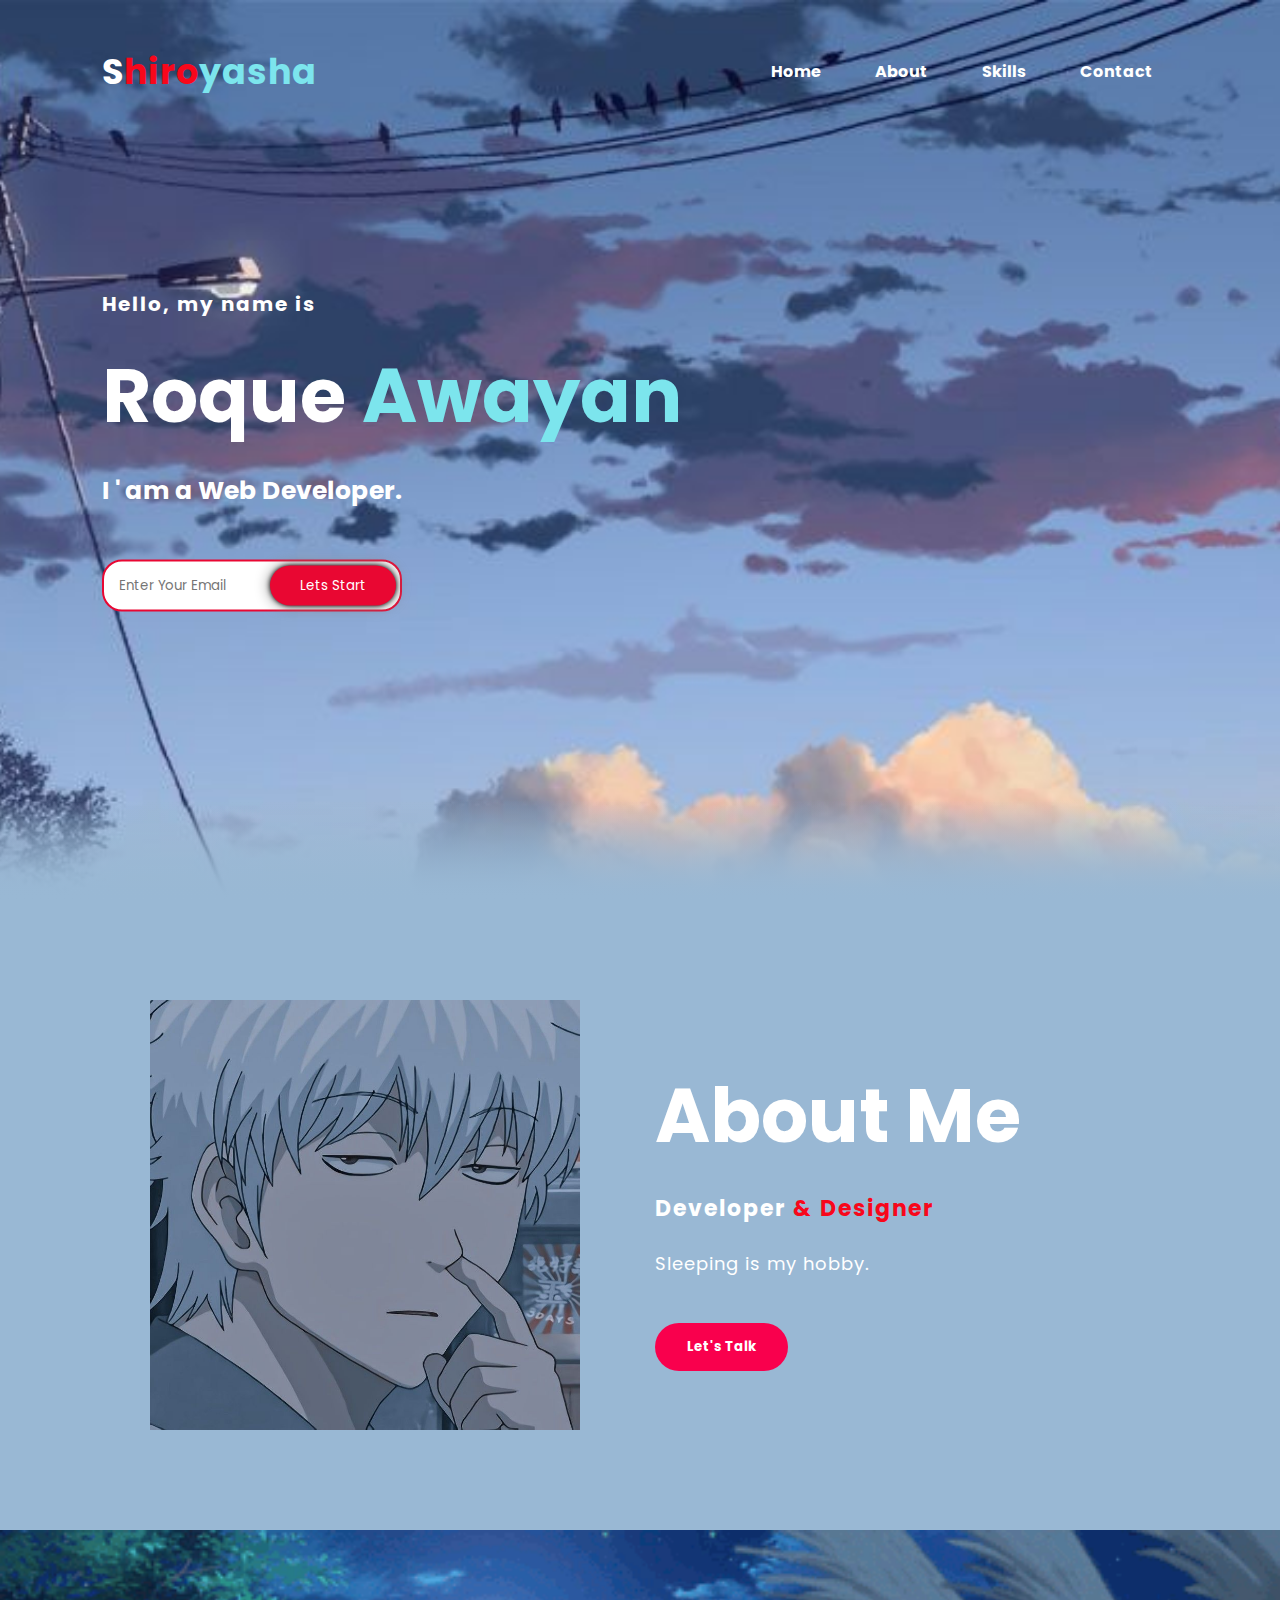
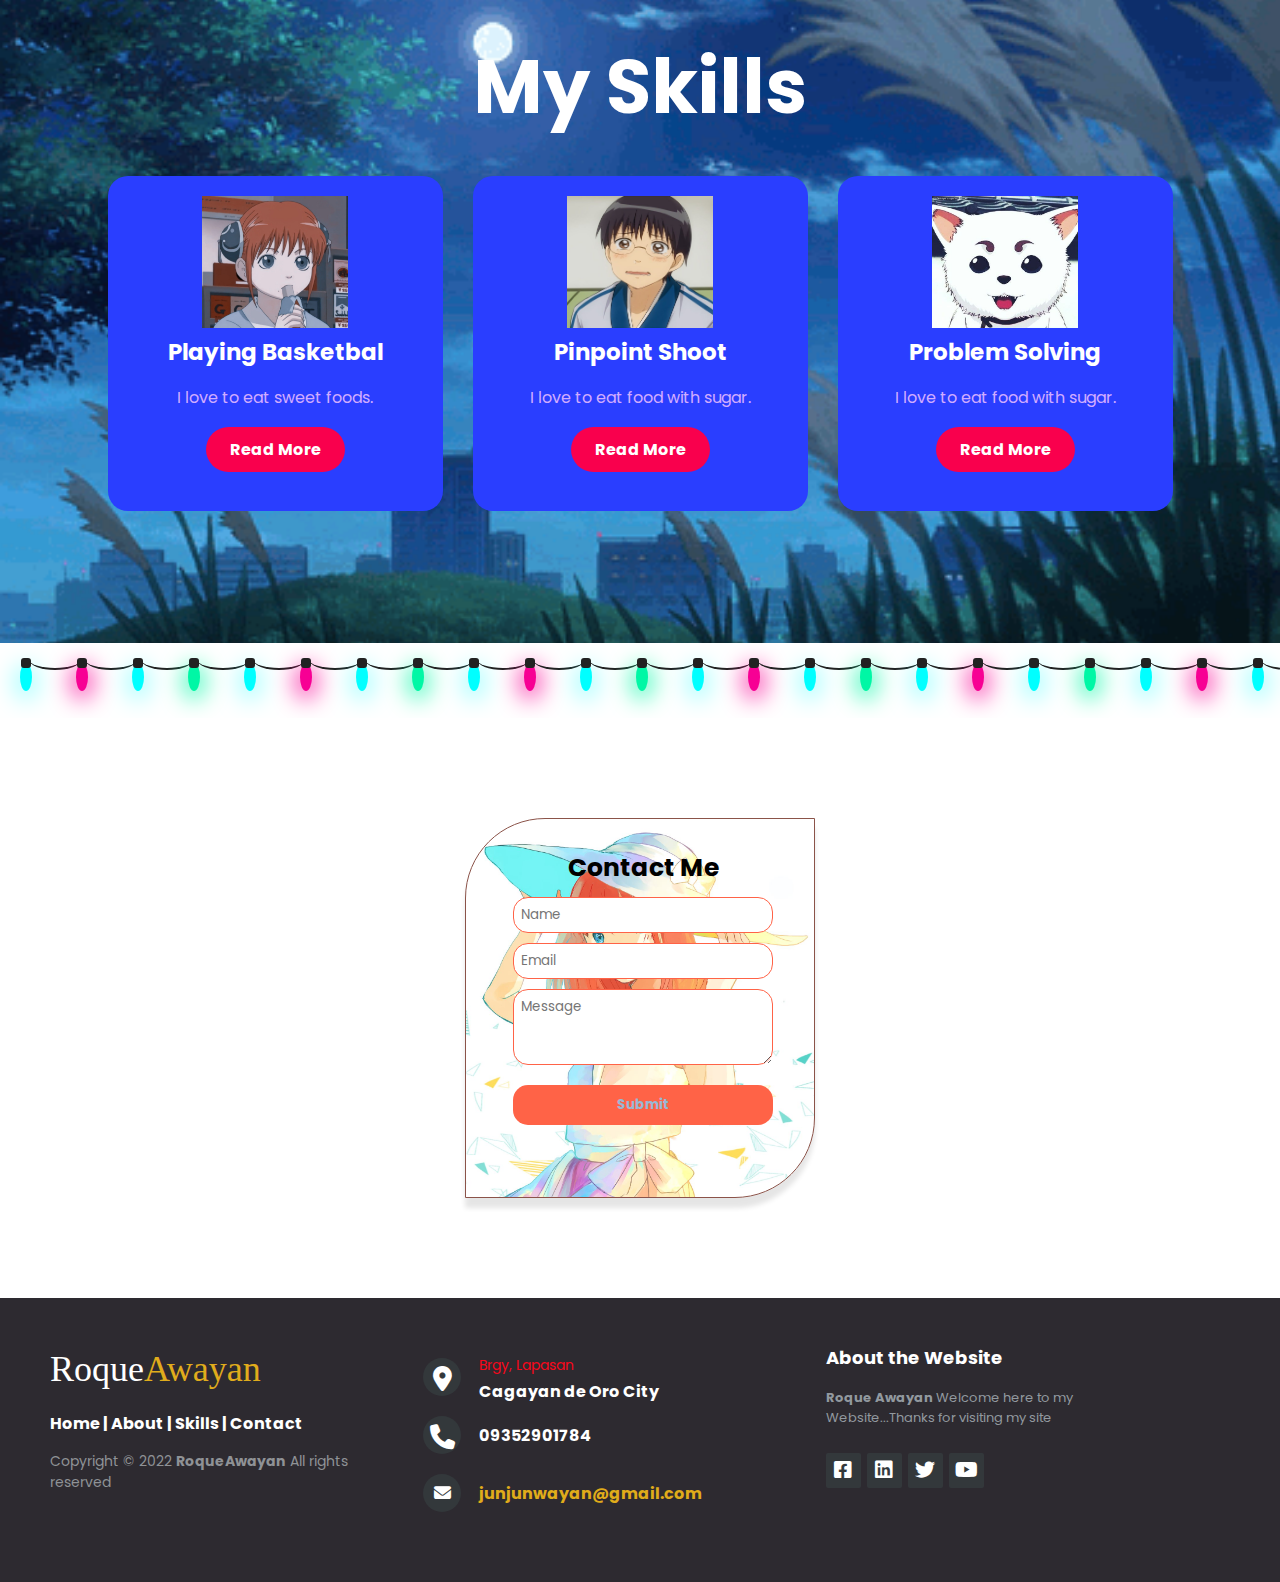
==== index.html @ e2791161 "Update index.html" ====
<!DOCTYPE html>
<html>
<head>
    <meta charset='utf-8'>
    <meta http-equiv='X-UA-Compatible' content='IE=edge'>
    <title>Roque Awayan Personal Website - Home</title>
    <meta name='viewport' content='width=device-width, initial-scale=1.0'>
    <link rel="stylesheet" href="css/all.min.css">
    <link href="Images/favicon.png" rel="icon">
    <link rel='stylesheet' type='text/css' media='screen' href='css/style.css'>
</head>
<body>
    <!---hero section start-->

    <div class="hero">
        <nav>
            <h2 class="logo">S<span>hiro</span><span class="span1">yasha</span></h2>
            <ul>
                <li><a href="#">Home</a></li>
                <li><a href="/web-pages/about.html">About</a></li>
                <li><a href="#">Skills</a></li>
                <li><a href="#">Contact</a></li>
            </ul>
        </nav>
    </div>


        <div class="content">
            <h4>Hello, my name is</h4>
            <h1>Roque<span></span><span class="span1"> Awayan</span></h1>
            <h3>I ' am a Web Developer.</h3>
            <div class="newslatter">
                <form>
                    <input type="email" name="email" id="mail" placeholder="Enter Your Email">
                    <input type="submit" name="submit" value="Lets Start">
                </form>

            </div>
        </div>
    </div>
   
    <!---About Section Start-->
    <section class="about">
        <div class="main">
            <img src="Images/image3.jpg">
            <div class="about-text">
                <h2>About Me</h2>
                <h5>Developer <span>& Designer</span></h5>
                <p>Sleeping is my hobby.
                </p>

                <button type="button">Let's Talk</button>
            </div>
        </div>
    </section>

    <!--service section start-->
    <div class="service">
        <div class="title">
            <h2>My Skills</h2>
        </div>

        <div class="box">
            <div class="card">
                <img class="icon" src="Images/icon3.jpg">
                <h5>Playing Basketbal</h5>
                <div class="pra">
                    <p>
                        I love to eat sweet foods.
                    </p>

                    <p style="text-align: center;">
                        <a class="button" href="#">Read More</a>
                    </p>
                </div>
            </div>

            <div class="card">
                <img class="icon" src="Images/icon4.jpg">
                <h5>Pinpoint Shoot</h5>
                <div class="pra">
                    <p>
                        I love to eat food with sugar.
                    </p>

                    <p style="text-align: center;">
                        <a class="button" href="#">Read More</a>
                    </p>
                </div>
            </div>

            <div class="card">
                <img class="icon" src="Images/icon5.jpg">
                <h5>Problem Solving</h5>
                <div class="pra">
                    <p>
                        I love to eat food with sugar.
                    </p>

                    <p style="text-align: center;">
                        <a class="button" href="#">Read More</a>
                    </p>
                </div>
            </div>
        </div>
    </div>

    <!--Contact Us--->
<section class="contact-secction">

    <!-- Chistmass light effect -->
    <ul class="lightrope">
        <li></li>
        <li></li>
        <li></li>
        <li></li>
        <li></li>
        <li></li>
        <li></li>
        <li></li>
        <li></li>
        <li></li>
        <li></li>
        <li></li>
        <li></li>
        <li></li>
        <li></li>
        <li></li>
        <li></li>
        <li></li>
        <li></li>
        <li></li>
        <li></li>
        <li></li>
        <li></li>
        <li></li>
        <li></li>
        <li></li>
        <li></li>
        <li></li>
        <li></li>
        <li></li>
        <li></li>
        <li></li>
        <li></li>
        <li></li>
        <li></li>
        <li></li>
        <li></li>
        <li></li>
        <li></li>
        <li></li>
        <li></li>
        <li></li>
    </ul>

    <div class="wrapper1">
        <form class="contact-form">
            <h3 class="contacth1">Contact Me</h3>
            <input class="contact-input" type="text" placeholder="Name">
            <input class="contact-input" type="email" placeholder="Email">
            <textarea cols="30" rows="3" placeholder="Message"></textarea>
            <button class="section3-button">Submit</button>
        </form>
    </div>


</section>

    <footer class="footer1">
        <div class="footer-left">
            <h3 class="footer-h3">Roque<span class="footer-span">Awayan</span></h3>

            <p class="footer-links">
                <a href="#">Home</a>
                |
                <a href="#">About</a>
                |
                <a href="#">Skills</a>
                |
                <a href="#">Contact</a>
            </p>

            <p class="footer-company-name">Copyright © 2022 <strong>RoqueAwayan</strong>
            All rights reserved</p>
        </div>

        <div class="footer-center">
            <div>
                <i class="fa-solid fa-location-dot"></i>
                <p><span class="footer-span">Brgy, Lapasan</span>
                Cagayan de Oro City</p>
            </div>
            <div>
                <i class="fa-sharp fa-solid fa-phone"></i>
                <p>09352901784</p>
            </div>
            <div>
                <i class="fa-sharp fa-solid fa-envelope"></i>
                <p><a href="">junjunwayan@gmail.com</a></p>
            </div>
        </div>

        <div class="footer-right">
            <p class="footer-company-about">
                <span class="footer-span">About the Website</span>
                <strong>Roque Awayan </strong>Welcome here to my Website...Thanks for visiting my site
            </p>
            <div class="footer-icon">
                <a href=""><i class="fa-brands fa-square-facebook"></i></a>
                <a href=""><i class="fa-brands fa-linkedin"></i></a>
                <a href=""><i class="fa-brands fa-twitter"></i></a>
                <a href=""><i class="fa-brands fa-youtube"></i></a>
            </div>
        </div>
    </footer>
</body>
</html>
---- css/style.css ----
@import url('https://fonts.googleapis.com/css2?family=Lora:ital@1&family=Poppins:wght@200;300&display=swap');
*
{
    margin: 0;
    padding: 0;
    font-family: 'Poppins', sans-serif;
    box-sizing: border-box;
}
.hero {
    height: 100vh;
    width: 100%;
    background-image: url(../Images/image2.jpg);
    background-attachment: scroll;
    background-repeat: no-repeat;
    background-size: cover;
    background-position: center;
}
nav {
    display: flex;
    align-items: center;
    justify-content: space-between;
    padding-top: 45px;
    padding-left: 8%;
    padding-right: 8%;
}
.logo {
    color: #fff;
    font-size: 35px;
    letter-spacing: 1px;
    cursor: pointer;
    flex-wrap: wrap;
}
.icon {
    width: 55%;
    height: 45%;
    align-items: center;
    text-align: center;
    flex-wrap: wrap;
}
span {
    color: #f8071b;
}
span.span1 {
    color: #7ce5ed;
}
nav ul li {
    list-style-type: none;
    display: inline-block;
    padding: 10px  25px;
}
nav ul li a {
    color: #fff;
    text-decoration: none;
    font-weight: bold;
    text-transform: capitalize;
}
nav ul li a:hover {
    color: #e90732;
    transition: .4s;
}
.btn {
    background-color: #e90732;
    color: #fff;
    text-decoration: none;
    border: 2px solid transparent;
    font-weight: bold;
    padding: 10px  25px;
    border-radius: 30px;
    transition: transform .4s;
}
.btn:hover {
    transform: scale(1.2);
}
.content {
    position: absolute;
    top: 50%;
    left: 8%;
    transform: translateY(-50%);
}
h1 {
    color: #fff;
    margin: 20px 0px 20px;
    font-size: 75px;
}
h3{
    color: #fff;
    font-size: 25px;
    margin-bottom: 50px;
}
h4{
    color: #fff;
    letter-spacing: 2px;
    font-size: 20px;
}
.newslatter form {
    width: 300px;
    max-width: 100%;
    position: relative;

}
.newslatter form input:first-child {
    display: inline-block;
    width: 100%;
    padding: 14px 130px 14px 15px;
    border: 2px solid  #e90732;
    outline: none;
    border-radius: 20px;
}
.newslatter form input:last-child {
    position: absolute;
    display: inline-block;
    outline: none;
    border: none;
    padding: 10px 30px ;
    border-radius: 30px;
    background-color: #e90732;
    color: #fff;
    box-shadow: 0px 0px 5px #000, 0px 0px 15px #858585;
    top: 6px;
    right: 6px;
}
.about {
    width: 100%;
    padding: 100px 0px;
    background-color: #99b8d4;
}
img.about-images {
    width: 100%;
    height: 100%;
}
.about::before {
    content: '';
    position: absolute;
    bottom: 0;
    width: 100%;
    height: 100px;
    background: linear-gradient(to top,#99b8d4,transparent);
}.about::before {
    content: '';
    position: absolute;
    bottom: 0;
    width: 100%;
    height: 100px;
    background: linear-gradient(to top,#99b8d4,transparent);
}
.about img{
    height: auto;
    width: 430px;
    margin: auto;
    flex-wrap: wrap;
}
.about-text {
    width: 550px;
    flex-wrap: wrap;
    justify-content: baseline;
}
.main {
    width: 1130px;
    max-width: 95%;
    margin: 0 auto;
    display: flex;
    align-items: center;
    justify-content: space-around;
}
.about-text h2 {
    color: #fff;
    font-size: 75px;
    text-transform: capitalize;
    margin-bottom: 20px;
}
.about-text h5 {
    color: #fff;
    letter-spacing: 2px;
    font-size: 22px;
    margin-bottom: 25px;
    text-transform: capitalize;
}
.about-text p {
    color: #fff;
    letter-spacing: 1px;
    line-height: 28px;
    font-size: 18px;
    margin-bottom: 45px;
}
button {
    background-color: #f9004d;
    color: #fff;
    text-decoration: none;
    border: 2px solid transparent;
    font-weight: bold;
    padding: 12px 30px;
    border-radius: 30px;
    transition: .4s;
}
button:hover {
    background-color: transparent;
    border: 2px solid #f9004d;
    cursor: pointer;
}
.service {
    background: url(../gif/gif5.gif);
    background-repeat: no-repeat;
    background-size: cover;
    width: 100%;
    padding: 100px 0px;
    flex-wrap: wrap;
    justify-content: center;
}
.service::after {
    content: '';
    position: absolute;
    bottom: 0;
    width: 100%;
    height: 100px;
    background: linear-gradient(to top,#99b8d4,transparent);
}
.title h2 {
    color: #ffff;
    font-size: 75px;
    width: 1130px;
    margin: 0 auto;
    text-align: center;
    flex-wrap: wrap;
}
.box {
    display: flex;
    justify-content: center;
    align-items: center;
    min-height: 400px;
}
.card {
    height: 335px;
    width: 335px;
    padding: 20px 35px;
    background: #2a3eff;
    border-radius: 20px;
    margin: 15px;
    position: relative;
    overflow: hidden;
    text-align: center;
}

h5 {
    color: #fff;
    font-size: 23px;
    margin-bottom: 15px;
}
.pra p {
    color: #fcfc;
    font-size: 16px;
    line-height: 27px;
    margin-bottom: 25px;
}
.card .button {
    background-color: #f9004d;
    color: #fff;
    text-decoration: none;
    border: 2px solid transparent;
    font-weight: bold;
    padding: 9px 22px;
    border-radius: 30px;
    transition: .4s;
}
.card .button:hover {
    background-color: transparent;
    border: 2px solid #f9004d;
    cursor: pointer;
}
.contact-me {
    width: 100%;
    height: 290px;
    background: #eb7a06;
    display: flex;
    align-items: center;
    flex-direction: column;
    justify-content: center;
}
.contact-me p {
    color: #fff;
    font-size: 22px;
    font-weight: bold;
    margin-bottom: 25px;
}
.contact-me .button-two {
    background-color: #f9004d;
    color: #fff;
    text-decoration: none;
    border: 2px solid transparent;
    font-weight: bold;
    padding: 12px 30px;
    border-radius: 30px;
    transition: .4s;
}
.contact-me .button-two:hover {
    background-color: transparent;
    border: 2px solid #f9004d;
    cursor: pointer;
}
/*--contactme*/
.wrapper1 {
    width: 350px;
    height: 380px;
    background: rgb(8, 215, 223);
    padding: 10px;
    margin: 100px auto;
    box-shadow: 0px 10px 5px rgb(0, 0, 0, 0.1);
    border-bottom-right-radius: 80px;
    border-top-left-radius: 80px;
    border: 1px solid rgb(139, 83, 73);
    background: url(../gif/about/new-image2.jpg);
    background-size: cover; 
    background-repeat: no-repeat;
    align-items: center;
}
form.contact-form {
    width: 260px;
    margin: 20px 37px;
    text-align: end;
}
h3.contacth1 {
    color: #000;
    text-align: center;
    margin-bottom: 10px;
}
input.contact-input, textarea {
    width: 100%;
    padding: 7px;
    border: none;
    outline: none;
    display: block;
    border-radius: 15px;
    margin-bottom: 10px;
    border: 1px solid tomato;
}
button.section3-button {
    width: 100%;
    border: none;
    outline: none;
    padding: 10px;
    color: #99b8d4;
    cursor: pointer;
    margin-top: 10px;
    border-radius: 15px;
    background: tomato;  
}
button.section3-button:hover {
    background-color: rgb(4, 252, 252);
}
/*footer-section*/

/*footer3*/
.footer-h3 {
    color: #fff;
    font: normal 36px 'cookie', cursive;
    margin: 0;
}
.footer-h3 span.footer-span {
    color: #e0ac1c;
    font: normal 36px 'cookie', cursive;
}
footer {
    bottom: 0;
}
@media (max-height:800px)
{
    footer{
        position: static;
    }
    header{
        padding-top: 40px;
    }
}

.footer1 {
    background-color: #2d2a30;
    box-sizing: border-box;
    widows: 100%;
    text-align: left;
    font: bold 16px sans-serif;
    padding: 50px 50px 60px 50px;
    margin-top: 80px;
}
.footer1 .footer-left, .footer1 .footer-center, .footer1 .footer-right {
    display: inline-block;
    vertical-align: top;
}
.footer1 .footer-left {
    width: 30%;
}
.footer1 h3 {
    color: #fff;
    font: normal 36px 'cookie', cursive;
    margin: 0;
}
.footer1 h3 span {
    color: #e0ac1c;
}
.footer1 .footer-links {
    color: #fff;
    margin: 20px 0 12px;
}
.footer1 .footer-links a {
    display: inline-block;
    line-height: 1.8;
    text-decoration: none;
    color: inherit;
}
.footer1 .footer-company-name {
    color: #8f9296;
    font-size: 14px;
    font-weight: normal;
    margin: 0;
}
.footer1 .footer-center {
    width: 35%;
}
.footer1 .footer-center i {
    background-color: #33383b;
    color: #fff;
    font-size: 25px;
    width: 38px;
    height: 38px;
    border-radius: 50%;
    text-align: center;
    line-height: 42px;
    margin: 10px 15px;
    vertical-align: middle;
}
.footer1 .footer-center i.fa-envelope {
    font-size: 17px;
    line-height: 38px;
}
.footer1 .footer-center p {
    display: inline-block;
    color: #ffff;
    vertical-align: middle;
    margin: 0;
}
.footer1 .footer-center p span {
    display: block;
    font-weight: normal;
    font-size: 14px;
    line-height: 2;
}
.footer1 .footer-center p a {
    color: #e0ac1a;
    text-decoration: none;
}

.footer1 .footer-right {
    width: 30%;
}
.footer1 .footer-company-about {
    line-height: 20px;
    color: #92999f;
    font-size: 13px;
    font-weight: normal;
    margin: 0;
}
.footer1 .footer-company-about span {
    display: block;
    color: #fff;
    font-size: 18px;
    font-weight: bold;
    margin-bottom: 20px;
}
.footer1 .footer-icon {
    margin-top: 25px;
    
}
.footer1 .footer-icon a {
    display: inline-block;
    width: 35px;
    height: 35px;
    cursor: pointer;
    background-color: #33383b;
    border-radius: 2px;
    font-size: 20px;
    color: #ffff;
    text-align: center;
    line-height: 35px;
    margin-right: 3px;
    margin-bottom: 5px;
}
.footer1 .footer-icon a:hover {
    background-color: #3f71ea;
}
.footer-links a:hover {
    color: #3f71ea;
}

@media(max-width: 880px){
    .footer1 .footer-links, .footer1 .footer-center, 
    .footer1 .footer-right{
        display: block;
        width: 100%;
        margin-bottom: 40px;
        text-align: center;
    }
    .footer1 .footer-center i {
        margin-left: 0;
    }
}

/*Bootstrap*/
.bd-placeholder-img {
    font-size: 1.125rem;
    text-anchor: middle;
    -webkit-user-select: none;
    -moz-user-select: none;
    user-select: none;
  }

  @media (min-width: 768px) {
    .bd-placeholder-img-lg {
      font-size: 3.5rem;
    }
  }

  .b-example-divider {
    height: 3rem;
    background-color: rgba(0, 0, 0, .1);
    border: solid rgba(0, 0, 0, .15);
    border-width: 1px 0;
    box-shadow: inset 0 .5em 1.5em rgba(0, 0, 0, .1), inset 0 .125em .5em rgba(0, 0, 0, .15);
  }

  .b-example-vr {
    flex-shrink: 0;
    width: 1.5rem;
    height: 100vh;
  }

  .bi {
    vertical-align: -.125em;
    fill: currentColor;
  }

  .nav-scroller {
    position: relative;
    z-index: 2;
    height: 2.75rem;
    overflow-y: hidden;
  }

  .nav-scroller .nav {
    display: flex;
    flex-wrap: nowrap;
    padding-bottom: 1rem;
    margin-top: -1px;
    overflow-x: auto;
    text-align: center;
    white-space: nowrap;
    -webkit-overflow-scrolling: touch;
  } 

  /*About Pages Styles */
  .info-div {
    padding: 12px;
    margin-bottom: 12px;
  }

  /*christmasslight CSS*/
  .lightrope {
    text-align: center;
    white-space: nowrap;
    overflow: hidden;
    z-index: 1;
    margin: 0;
    padding: 0;
    pointer-events: none;
    width: 100%;
}
.lightrope li {
    position: relative;
    -webkit-animation-fill-mode: both;
            animation-fill-mode: both;
    -webkit-animation-iteration-count: infinite;
            animation-iteration-count: infinite;
    list-style: none;
    margin: 0;
    padding: 0;
    width: 12px;
    height: 28px;
    border-radius: 50%;
    margin: 20px;
    display: inline-block;
    background: #00f7a5;
    box-shadow: 0px 4.6666666667px 24px 3px #00f7a5;
    -webkit-animation-name: flash-1;
            animation-name: flash-1;
    -webkit-animation-duration: 2s;
            animation-duration: 2s;
}
.lightrope li:nth-child(2n+1) {
    background: aqua;
    box-shadow: 0px 4.9999999997px 24px 3px rgba(0, 255, 255, 0.5);
    -webkit-animation-name: flash-2;
            animation-name: flash-2;
    -webkit-animation-duration: 0.4s;
            animation-duration: 0.4s;
}
.lightrope li:nth-child(4n+2) {
    background: #f70094;
    box-shadow: 0px 4.6666666667px 24px
    3px #f70094;
    -webkit-animation-name: flash-3;
            animation-name: flash-3;
    -webkit-animation-duration: 1.1s;
            animation-duration: 1.1s;
}
.lightrope li:nth-child(odd) {
    -webkit-animation-duration: 1.8s;
            animation-duration: 1.8s;
}
.lightrope li:nth-child(3n+1) {
    -webkit-animation-duration: 1.4s;
            animation-duration: 1.4s;
}
.lightrope li:before {
    content: "";
    position: absolute;
    background: #222;
    width: 10px;
    height: 9.3333333333px;
    border-radius: 3px;
    top: -4.6666666667px;
    left: 1px;
}
.lightrope li:after {
    content: "";
    top: -14px;
    left: 9px;
    position: absolute;
    width: 52px;
    height: 18.6666666667px;
    border-bottom: solid #222 2px;
    border-radius: 50%;
}
.lightrope li:last-child::after {
    content: none;
}
.lightrope li:last-child {
    margin-left: -40px;
}

@-webkit-keyframes flash-1 {
    0%, 100% {
    background: #00f7a5;
    box-shadow: 0px 4.6666666667px
    24px 3px #00f7a5;
}   
50% {
    background: rgba(0, 247, 165, 0.4);
    box-shadow: 0px 4.6666666667px
    24px 3px rgba(0, 247, 165, 0.2);
}
}
@keyframes flash-1 {
    0%, 100% {
        background: #00f7a5;
        box-shadow: 0px 4.6666666667px 
        24px 3px #00f7a5;
    }
    50% {
        background: rgba(0, 247, 165, 0.4);
        box-shadow: 0px 4.6666666667px
        24px 3px rgba(0, 247, 165, 0.2);
    }
}
@-webkit-keyframes flash-2 {
    0%, 100% {
        background: aqua;
        box-shadow: 0px 4.6666666667px 24px 3px aqua;
    }
    50% {
        background: rgba(0, 247, 165, 0.4);
        box-shadow: 0px 4.6666666667px 24px 3px rgba(0, 247, 165, 0.2);
    }
}
@keyframes flash-2 {
    0%, 100% {
        background: aqua;
        box-shadow: 0px 4.6666666667px 24px 3px aqua;
    }
    50% {
        background: rgba(0, 255, 255, 0.4);
        box-shadow: 0px 4.6666666667px 24px 3 px rgba(0, 255, 255, 0.2);
    }
}
@-webkit-keyframes flash-3 {
    0%, 100% {
        background: #f70094;
        box-shadow: 0px 4.6666666667px 24px 3px #f70094;
    }
    50% {
        background: rgba(247, 0, 148, 0.4);
        box-shadow: 0px 4.6666666667px 24px 3px rgba(247, 0, 148, 0.2);
    }
}
@keyframes flash-3 {
    0%, 100% {
        background: #f70094;
        box-shadow: 0px 4.6666666667px 24px 3px #f70094;
    }
    50% {
        background: rgba(247, 0, 148, 0.4);
        box-shadow:  0px 4.6666666667px 34px 3px rgba(247, 0, 148, 0.2);
    }
}
.christmass {
    text-align: center;
    color: #fff;
    padding-top: 20%;
}
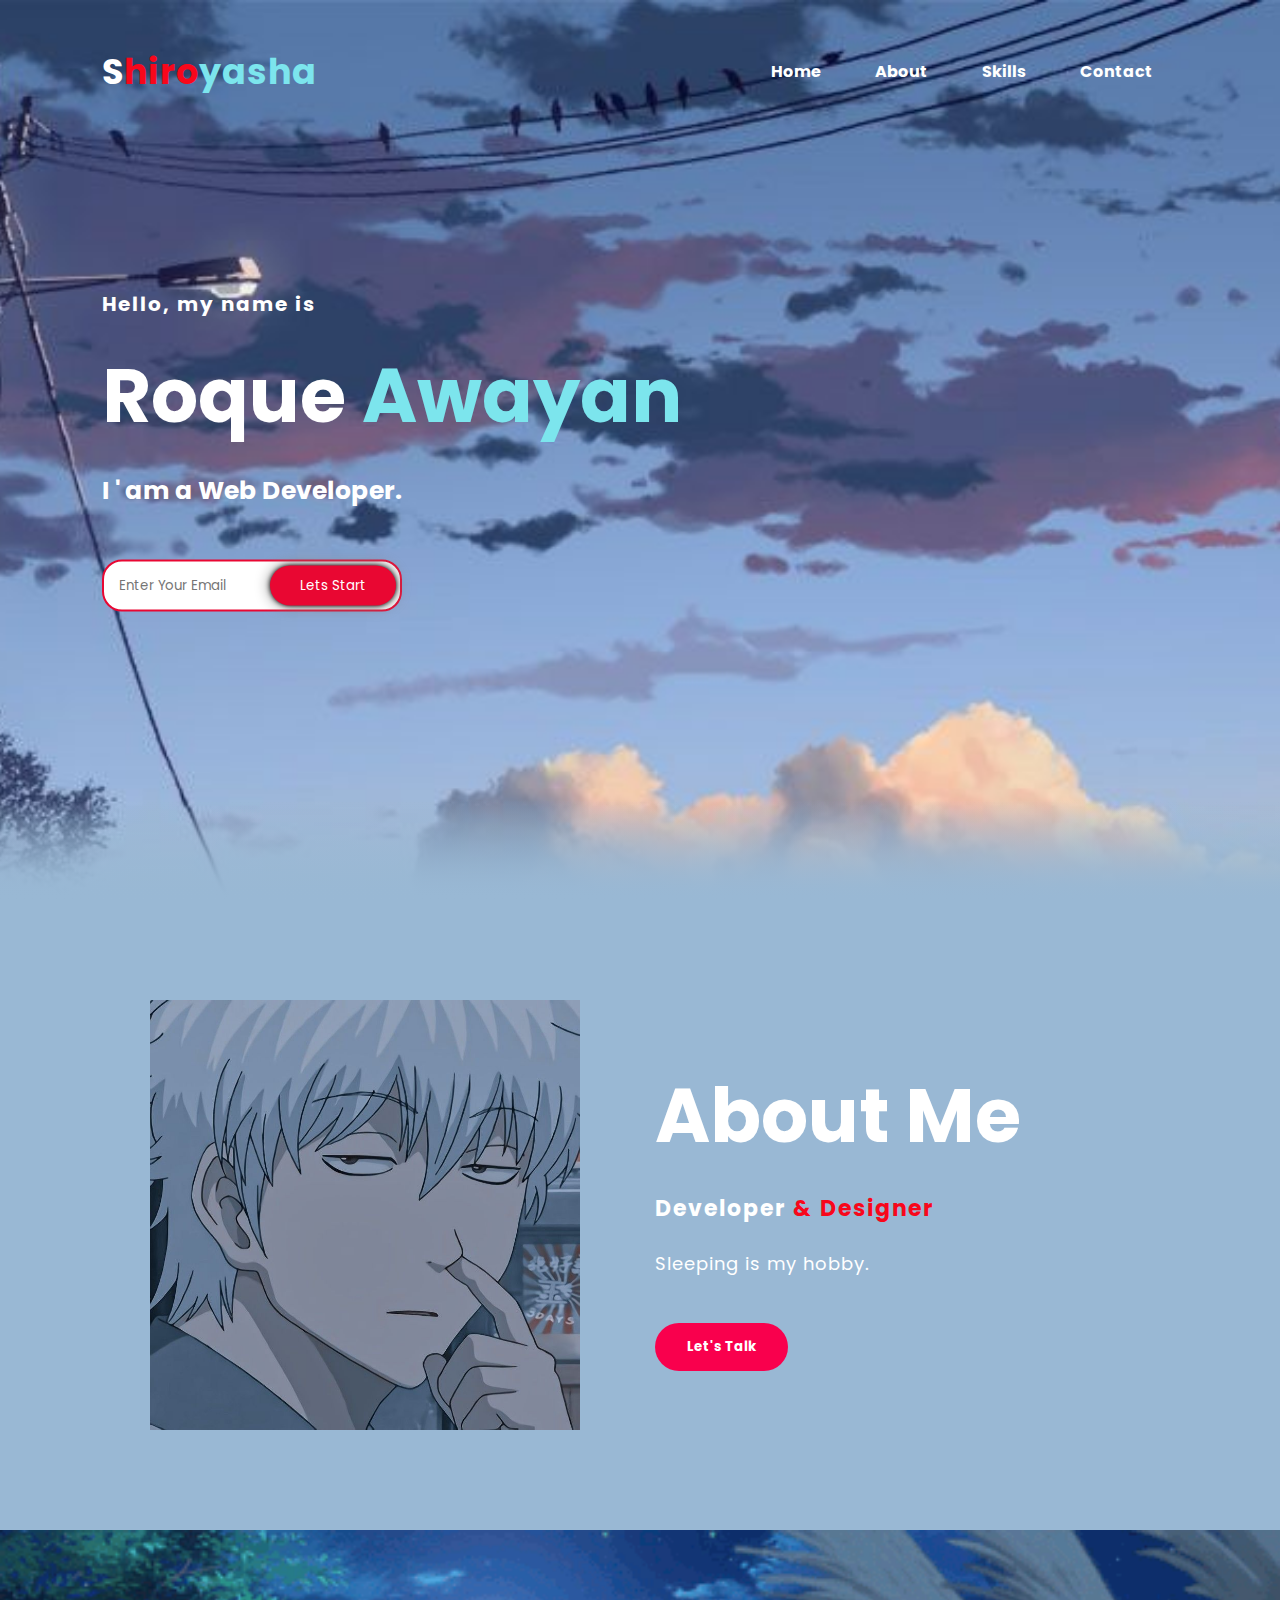
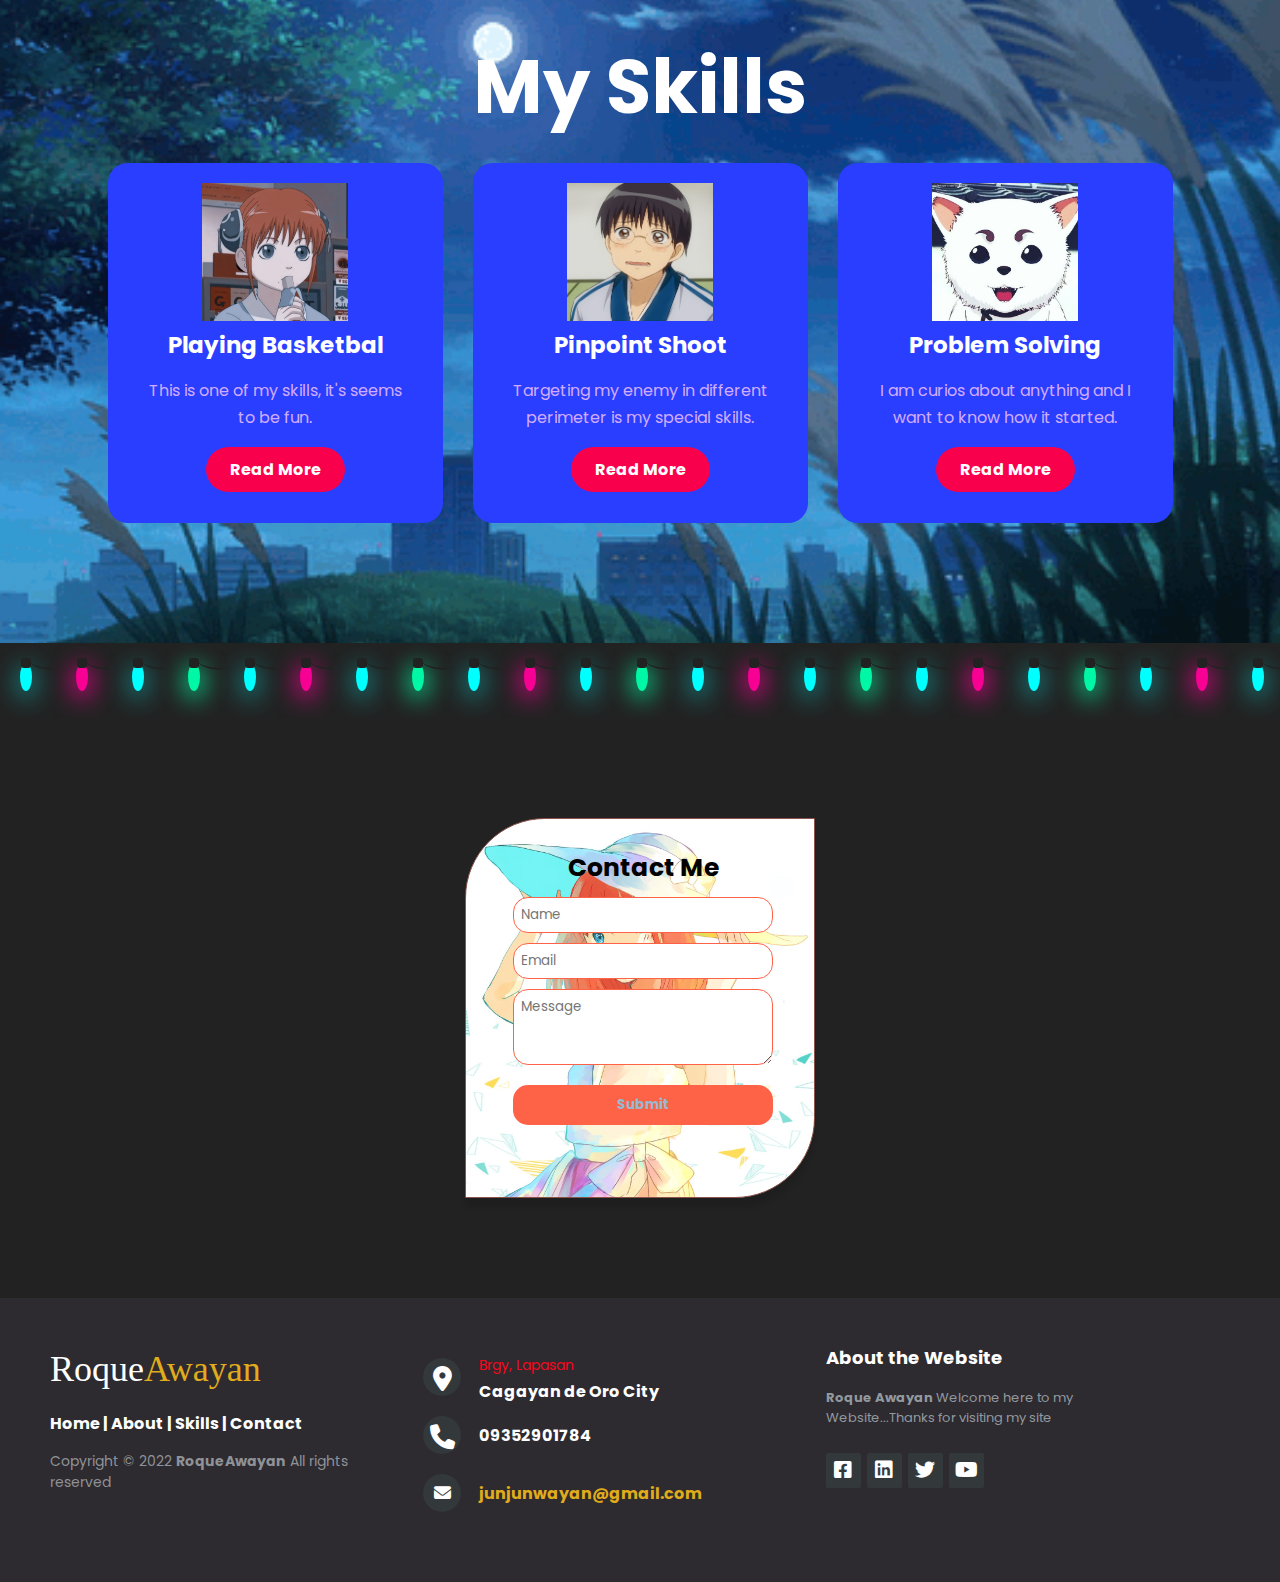
==== commit a0282713: "update html skills page" ====
--- a/index.html
+++ b/index.html
@@ -66,7 +66,7 @@
                 <h5>Playing Basketbal</h5>
                 <div class="pra">
                     <p>
-                        I love to eat sweet foods.
+                        This is one of my skills, it's seems to be fun.
                     </p>
 
                     <p style="text-align: center;">
@@ -80,7 +80,7 @@
                 <h5>Pinpoint Shoot</h5>
                 <div class="pra">
                     <p>
-                        I love to eat food with sugar.
+                        Targeting my enemy in different perimeter is my special skills.
                     </p>
 
                     <p style="text-align: center;">
@@ -94,7 +94,7 @@
                 <h5>Problem Solving</h5>
                 <div class="pra">
                     <p>
-                        I love to eat food with sugar.
+                        I am curios about anything and I want to know how it started.
                     </p>
 
                     <p style="text-align: center;">
--- a/css/style.css
+++ b/css/style.css
@@ -6,6 +6,9 @@
     font-family: 'Poppins', sans-serif;
     box-sizing: border-box;
 }
+body {
+    background-color: #222;
+}
 .hero {
     height: 100vh;
     width: 100%;
@@ -32,7 +35,7 @@
 }
 .icon {
     width: 55%;
-    height: 45%;
+    height: 43%;
     align-items: center;
     text-align: center;
     flex-wrap: wrap;
@@ -229,7 +232,7 @@
     min-height: 400px;
 }
 .card {
-    height: 335px;
+    height: 360px;
     width: 335px;
     padding: 20px 35px;
     background: #2a3eff;
@@ -297,6 +300,9 @@
     cursor: pointer;
 }
 /*--contactme*/
+.section.contact-secction {
+    background-color: #222;
+}
 .wrapper1 {
     width: 350px;
     height: 380px;
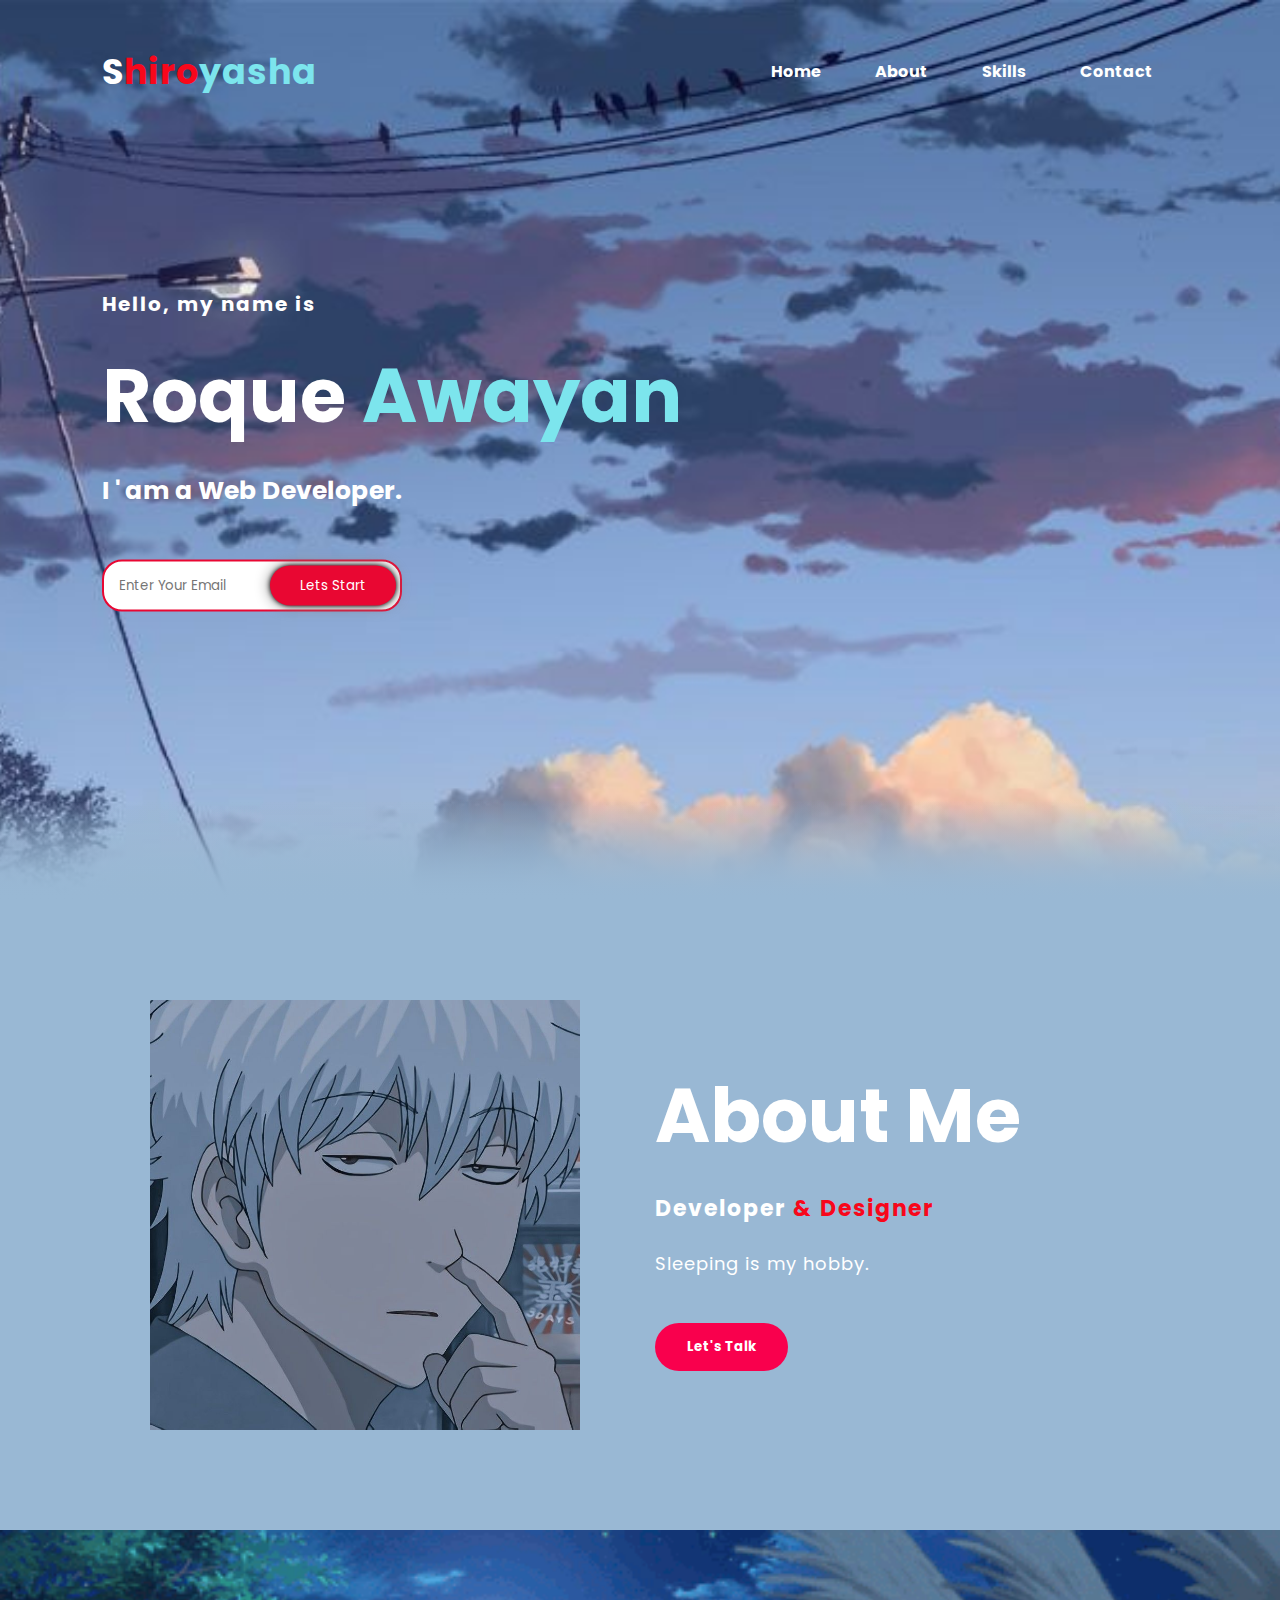
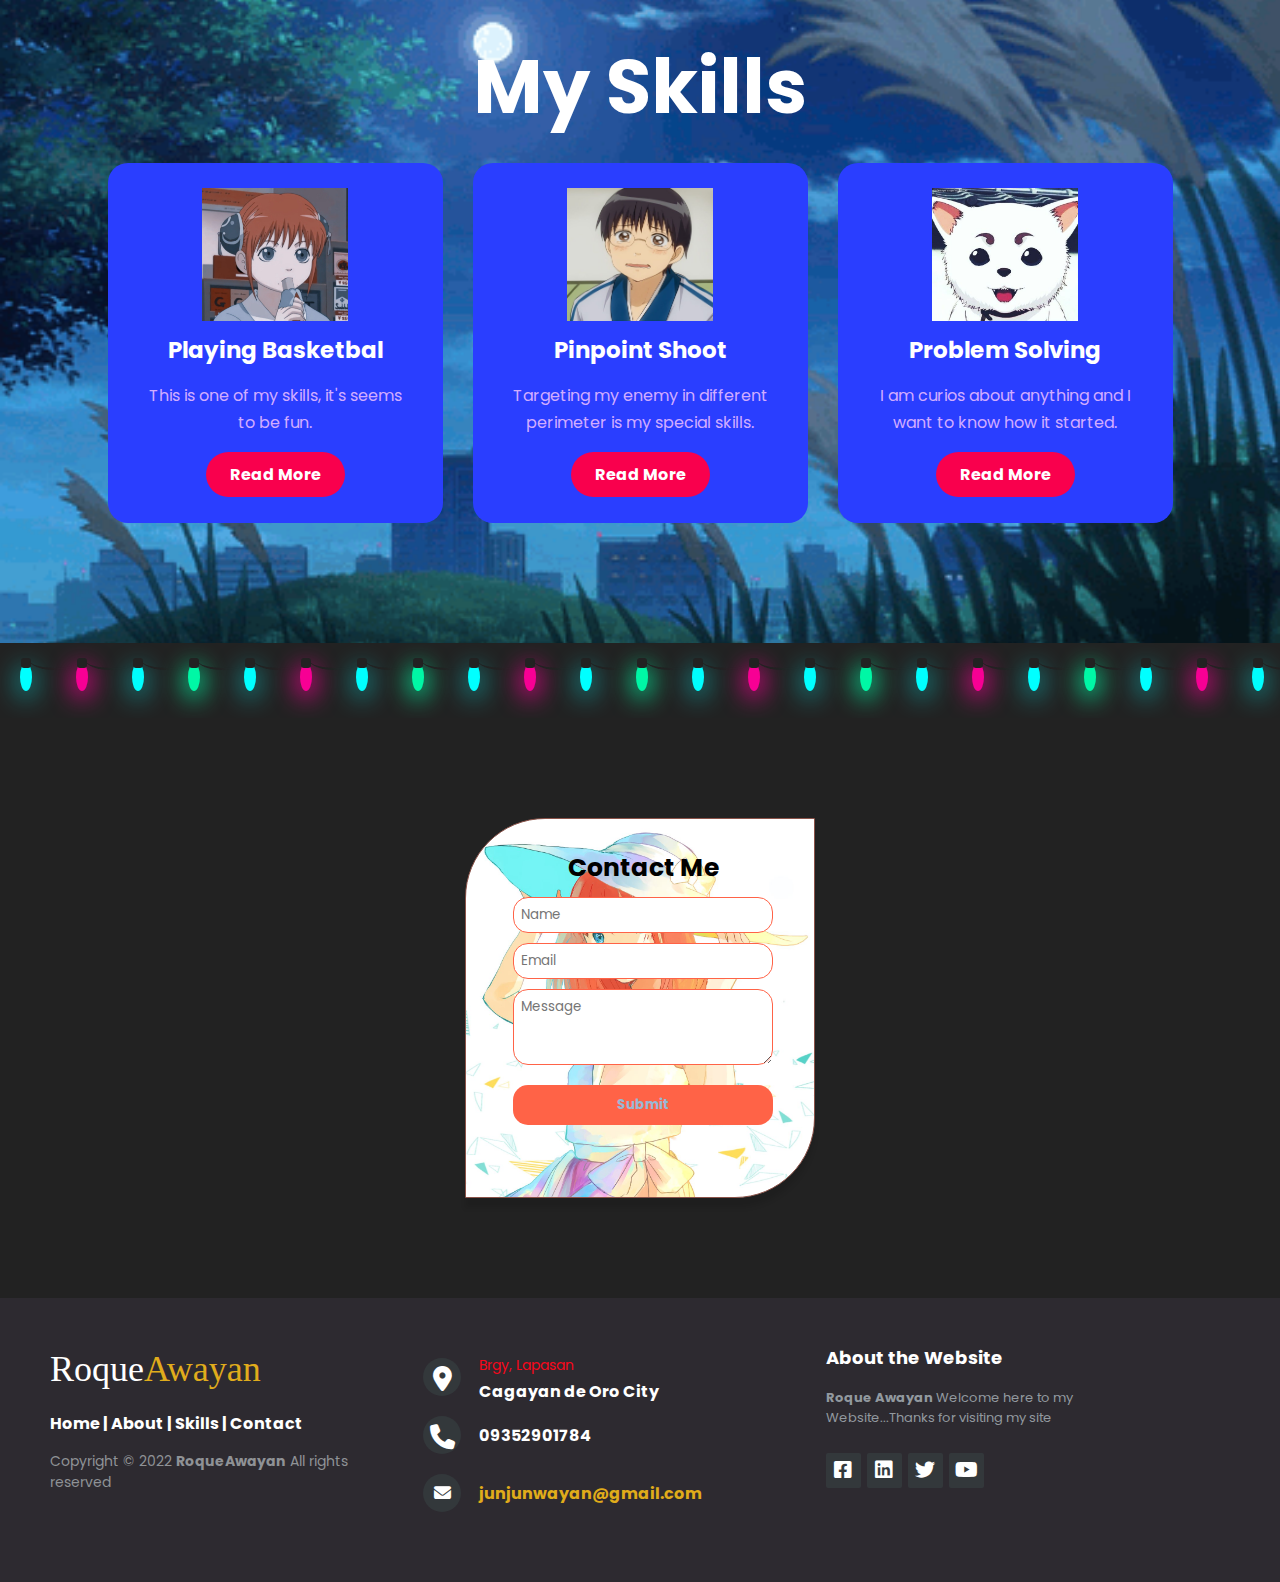
==== commit f535e9b4: "added and update about-pages" ====
--- a/index.html
+++ b/index.html
@@ -70,7 +70,7 @@
                     </p>
 
                     <p style="text-align: center;">
-                        <a class="button" href="#">Read More</a>
+                        <a class="button" href="https://en.wikipedia.org/wiki/Basketball">Read More</a>
                     </p>
                 </div>
             </div>
@@ -84,7 +84,7 @@
                     </p>
 
                     <p style="text-align: center;">
-                        <a class="button" href="#">Read More</a>
+                        <a class="button" href="https://en.wikipedia.org/wiki/Shooting">Read More</a>
                     </p>
                 </div>
             </div>
@@ -98,7 +98,7 @@
                     </p>
 
                     <p style="text-align: center;">
-                        <a class="button" href="#">Read More</a>
+                        <a class="button" href="https://en.wikipedia.org/wiki/Problem_solving">Read More</a>
                     </p>
                 </div>
             </div>
--- a/css/style.css
+++ b/css/style.css
@@ -95,6 +95,9 @@
     letter-spacing: 2px;
     font-size: 20px;
 }
+h5 {
+    margin-top: 5px;
+}
 .newslatter form {
     width: 300px;
     max-width: 100%;
@@ -112,6 +115,7 @@
 .newslatter form input:last-child {
     position: absolute;
     display: inline-block;
+    cursor: pointer;
     outline: none;
     border: none;
     padding: 10px 30px ;
@@ -234,7 +238,7 @@
 .card {
     height: 360px;
     width: 335px;
-    padding: 20px 35px;
+    padding: 25px 35px;
     background: #2a3eff;
     border-radius: 20px;
     margin: 15px;
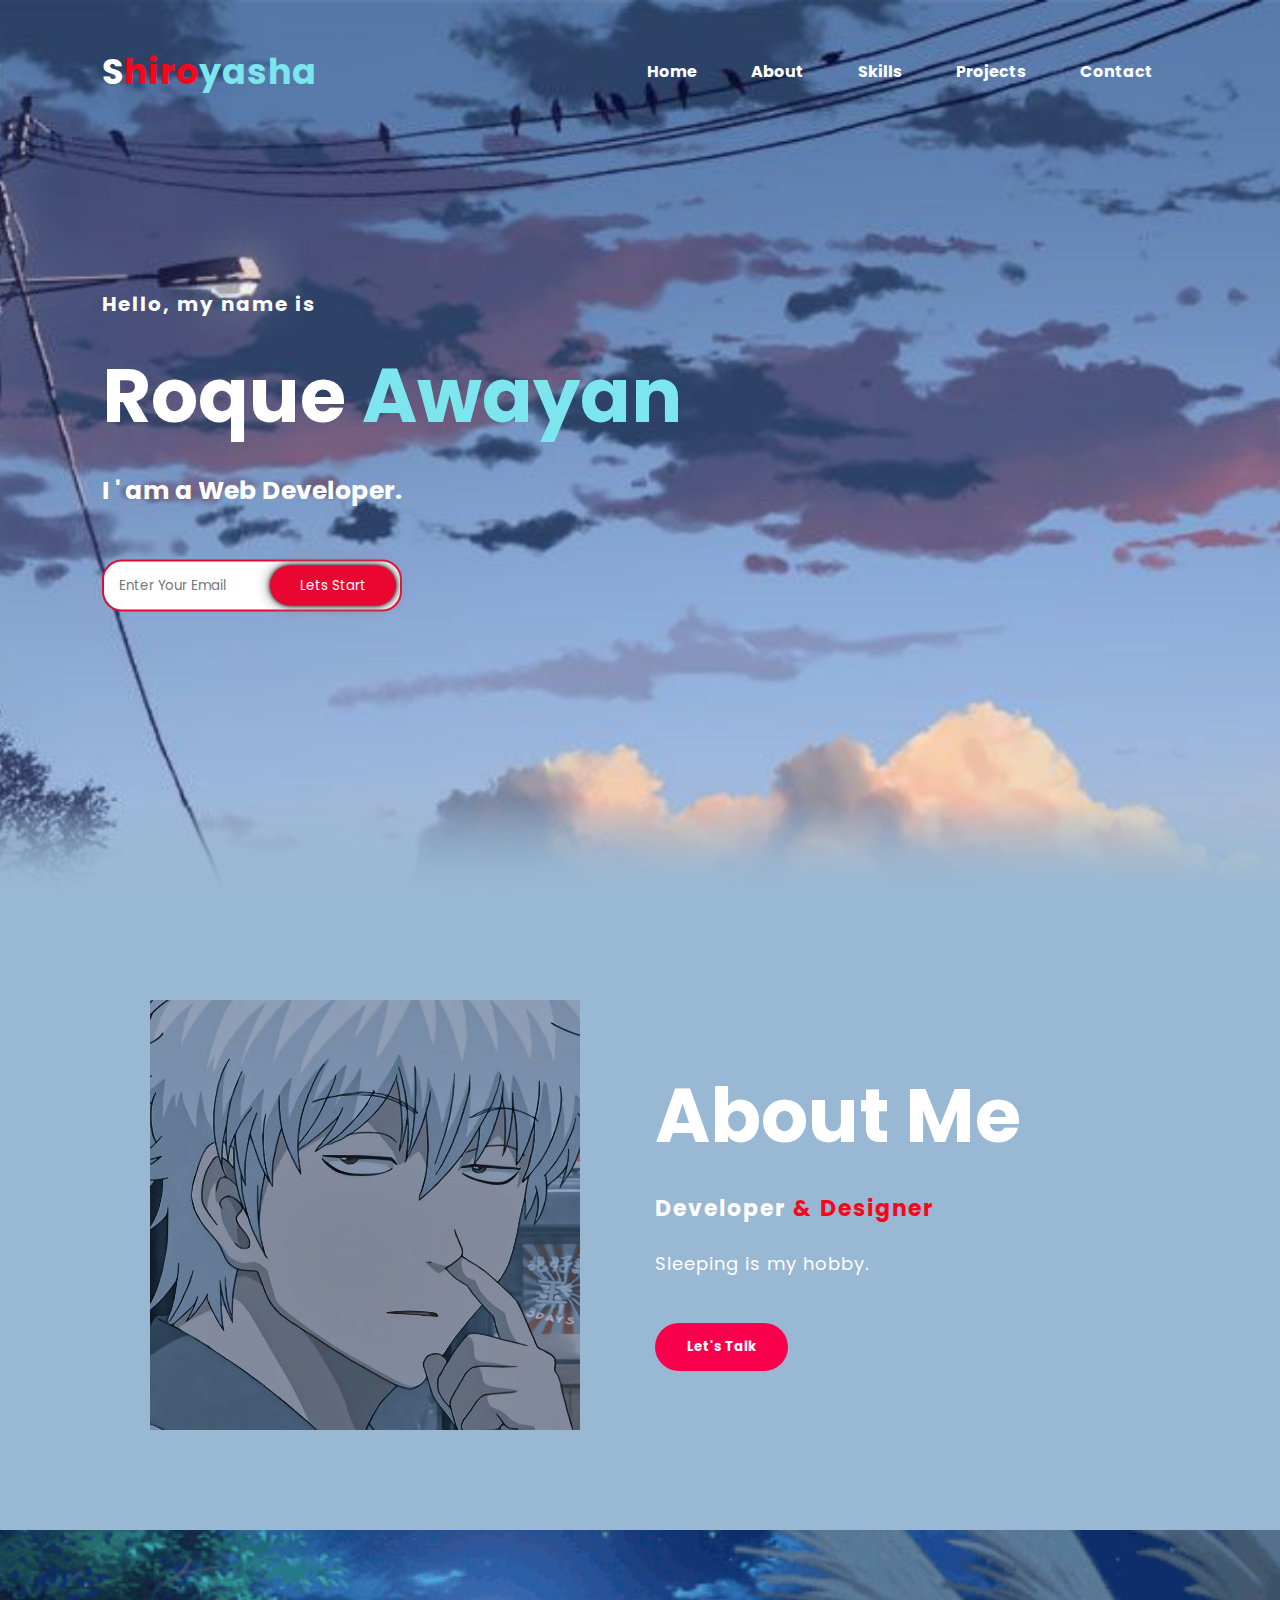
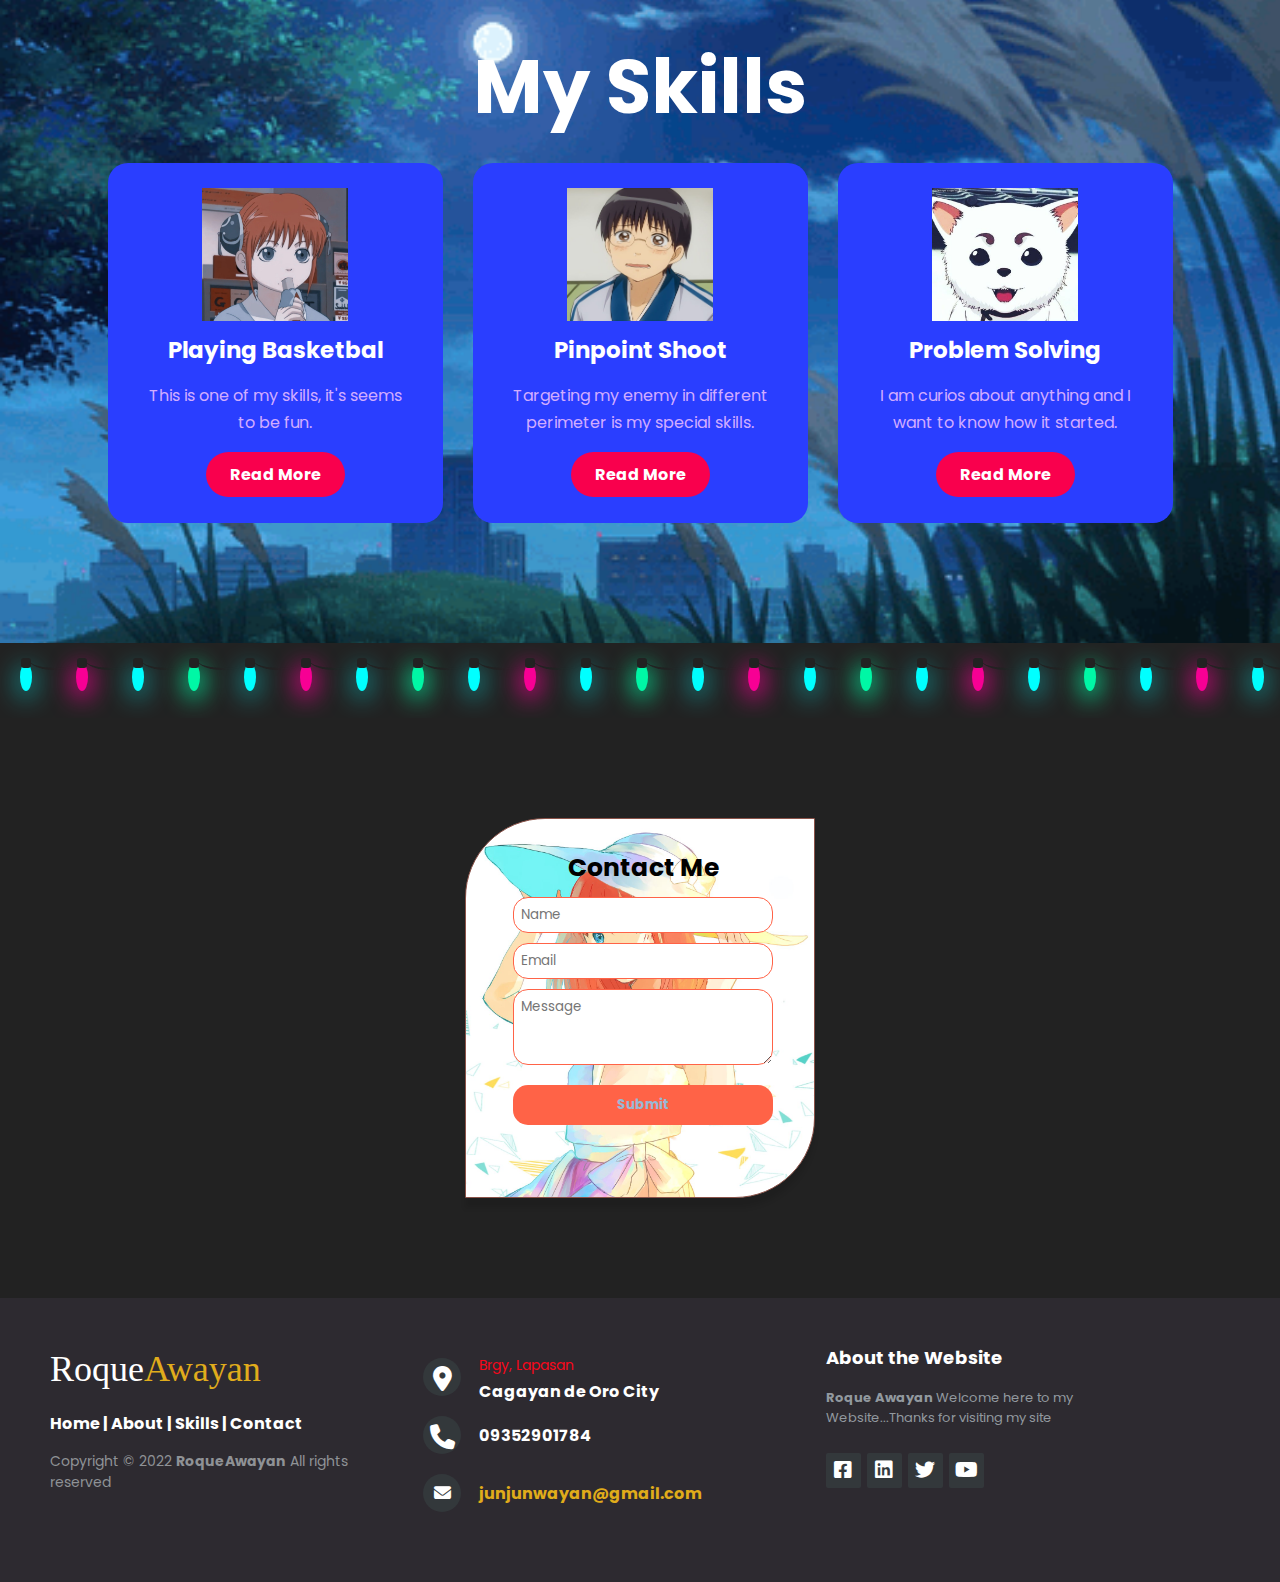
==== commit 00ed4326: "edit html" ====
--- a/index.html
+++ b/index.html
@@ -17,8 +17,9 @@
             <h2 class="logo">S<span>hiro</span><span class="span1">yasha</span></h2>
             <ul>
                 <li><a href="#">Home</a></li>
-                <li><a href="/web-pages/about.html">About</a></li>
-                <li><a href="#">Skills</a></li>
+                <li><a href="/web-pages/about-pages.html">About</a></li>
+                <li><a href="/web-pages/skill-pages.html">Skills</a></li>
+                <li><a href="#">Projects</a></li>
                 <li><a href="#">Contact</a></li>
             </ul>
         </nav>
--- a/css/style.css
+++ b/css/style.css
@@ -722,4 +722,56 @@
     text-align: center;
     color: #fff;
     padding-top: 20%;
-}+}
+
+/* Skill-pages */
+.bd-placeholder-img {
+    font-size: 1.125rem;
+    text-anchor: middle;
+    -webkit-user-select: none;
+    -moz-user-select: none;
+    user-select: none;
+  }
+
+  @media (min-width: 768px) {
+    .bd-placeholder-img-lg {
+      font-size: 3.5rem;
+    }
+  }
+
+  .b-example-divider {
+    height: 3rem;
+    background-color: rgba(0, 0, 0, .1);
+    border: solid rgba(0, 0, 0, .15);
+    border-width: 1px 0;
+    box-shadow: inset 0 .5em 1.5em rgba(0, 0, 0, .1), inset 0 .125em .5em rgba(0, 0, 0, .15);
+  }
+
+  .b-example-vr {
+    flex-shrink: 0;
+    width: 1.5rem;
+    height: 100vh;
+  }
+
+  .bi {
+    vertical-align: -.125em;
+    fill: currentColor;
+  }
+
+  .nav-scroller {
+    position: relative;
+    z-index: 2;
+    height: 2.75rem;
+    overflow-y: hidden;
+  }
+
+  .nav-scroller .nav {
+    display: flex;
+    flex-wrap: nowrap;
+    padding-bottom: 1rem;
+    margin-top: -1px;
+    overflow-x: auto;
+    text-align: center;
+    white-space: nowrap;
+    -webkit-overflow-scrolling: touch;
+  }